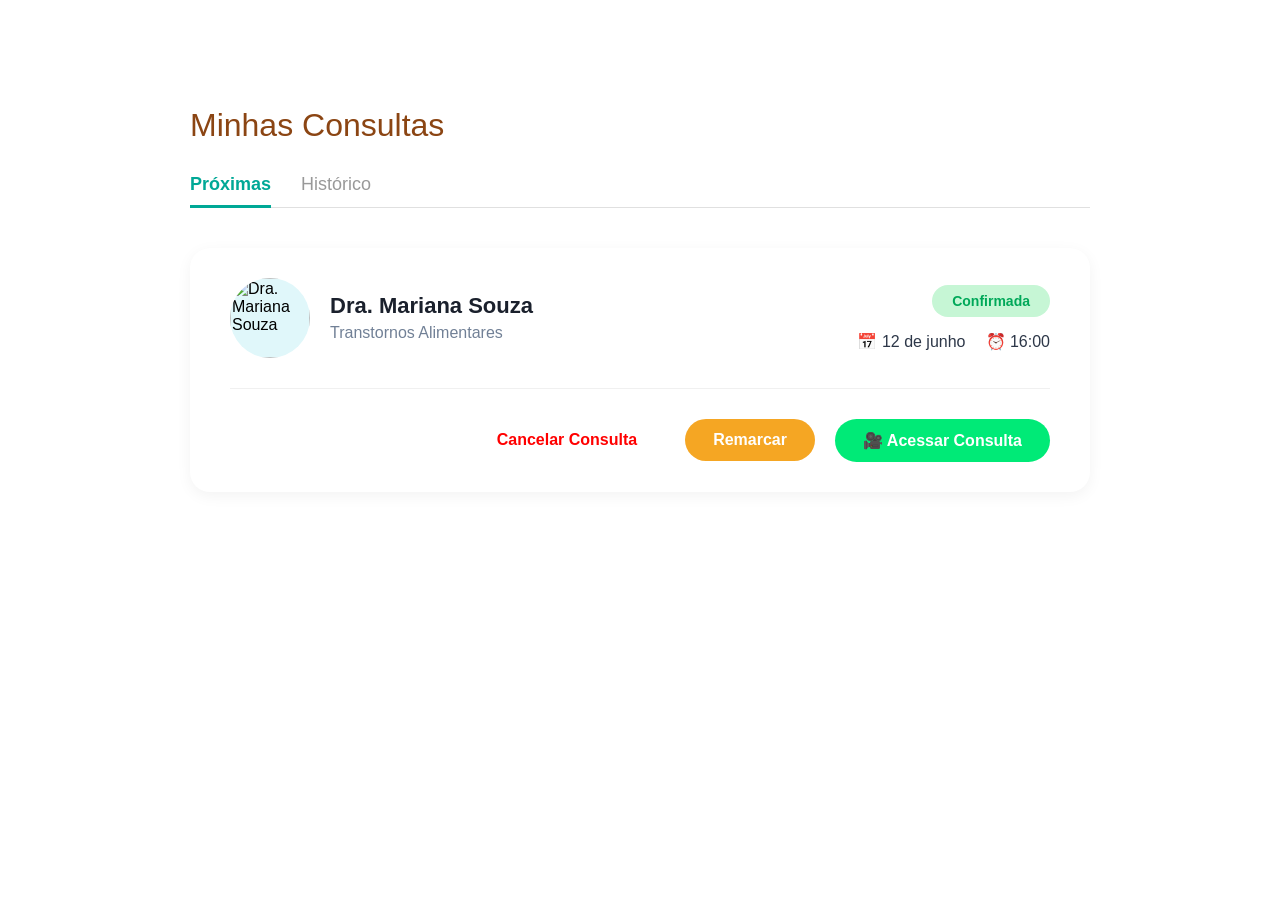
==== minhas_consultas.html @ f6f86755 "Adicionado tela de minhas consultas, botão interativo e ajustes no css" ====
<link rel="stylesheet" href="minhas_consultas.css">

<body></body>

<div class="painel_consultas">
    
    <div class="cabecalho_painel">
        <h2 class="titulo_painel">Minhas Consultas</h2>
        <div class="abas_navegacao">
            <span class="aba_ativa">Próximas</span>
            <span class="aba_inativa">Histórico</span>
        </div>
    </div>

    <div class="cartao_consulta_ativa">
        
        <div class="consulta_detalhes">
            <div class="medico_perfil_grande">
                <img class="medico_foto_grande" src="perfil.png" alt="Dra. Mariana Souza">
                <div class="medico_info_texto">
                    <h3 class="medico_nome_destaque">Dra. Mariana Souza</h3>
                    <span class="medico_especialidade">Transtornos Alimentares</span>
                </div>
            </div>

            <div class="consulta_agendamento">
                <span class="badge_confirmada">Confirmada</span>
                <div class="consulta_data_hora">
                    <span>📅 12 de junho</span>
                    <span>⏰ 16:00</span>
                </div>
            </div>
        </div>

        <hr class="linha_divisoria">

        <div class="consulta_acoes">
            <button class="btn_acao btn_cancelar">Cancelar Consulta</button>
            
            <a href="model-calendar.html" class="btn_acao btn_remarcar">Remarcar</a>
            
            <button class="btn_acao btn_acessar">🎥 Acessar Consulta</button>
        </div>

    </div>

</div>
---- minhas_consultas.css ----
.painel_consultas {
    max-width: 900px;
    margin: 60px auto;
    padding: 20px;
    font-family: Arial, sans-serif;
}

.painel_consultas .titulo_painel {
    color: #8B4513; 
    font-size: 32px;
    margin-bottom: 30px;
    font-weight: normal;
}

.painel_consultas .abas_navegacao {
    display: flex;
    gap: 30px;
    border-bottom: 1px solid #e0e0e0;
    padding-bottom: 10px;
    margin-bottom: 40px;
}

.painel_consultas .aba_ativa {
    color: #00a896; 
    font-weight: bold;
    font-size: 18px;
    border-bottom: 3px solid #00a896;
    padding-bottom: 10px;
    margin-bottom: -11px; 
    cursor: pointer;
}

.painel_consultas .aba_inativa {
    color: #999;
    font-size: 18px;
    cursor: pointer;
}

.painel_consultas .cartao_consulta_ativa {
    background-color: #ffffff;
    border-radius: 20px;
    padding: 30px 40px;
    box-shadow: 0 4px 15px rgba(0, 0, 0, 0.05); 
}

.painel_consultas .consulta_detalhes {
    display: flex;
    justify-content: space-between;
    align-items: center;
}

.painel_consultas .medico_perfil_grande {
    display: flex;
    align-items: center;
    gap: 20px;
}

.painel_consultas .medico_foto_grande {
    width: 80px;
    height: 80px;
    border-radius: 50%;
    object-fit: cover;
    background-color: #e0f7fa;
}

.painel_consultas .medico_nome_destaque {
    font-size: 22px;
    color: #1a202c;
    margin: 0 0 5px 0;
}

.painel_consultas .medico_especialidade {
    color: #718096;
    font-size: 16px;
}

.painel_consultas .consulta_agendamento {
    display: flex;
    flex-direction: column;
    align-items: flex-end;
    gap: 15px;
}

.painel_consultas .badge_confirmada {
    background-color: #c6f6d5; 
    color: #00a859; 
    padding: 8px 20px;
    border-radius: 20px;
    font-weight: bold;
    font-size: 14px;
}

.painel_consultas .consulta_data_hora {
    display: flex;
    gap: 20px;
    color: #2d3748;
    font-size: 16px;
}

.painel_consultas .linha_divisoria {
    border: none;
    border-top: 1px solid #f0f0f0;
    margin: 30px 0;
}

.painel_consultas .consulta_acoes {
    display: flex;
    justify-content: flex-end; 
    align-items: center;
    gap: 20px;
}

.painel_consultas .btn_acao {
    padding: 12px 28px;
    border-radius: 30px;
    font-weight: bold;
    font-size: 16px;
    cursor: pointer;
    text-decoration: none; 
    border: none;
    transition: transform 0.2s ease, filter 0.2s ease;
}

.painel_consultas .btn_acao:hover {
    transform: translateY(-3px);
    filter: brightness(1.05); 
}

.painel_consultas .btn_cancelar {
    background-color: transparent;
    color: #ff0000;
}

.painel_consultas .btn_cancelar:hover {
    background-color: #fff5f5;
}

.painel_consultas .btn_remarcar {
    background-color: #f5a623; 
    color: #ffffff;
}

.painel_consultas .btn_acessar {
    background-color: #00ea77; 
    color: #ffffff;
}
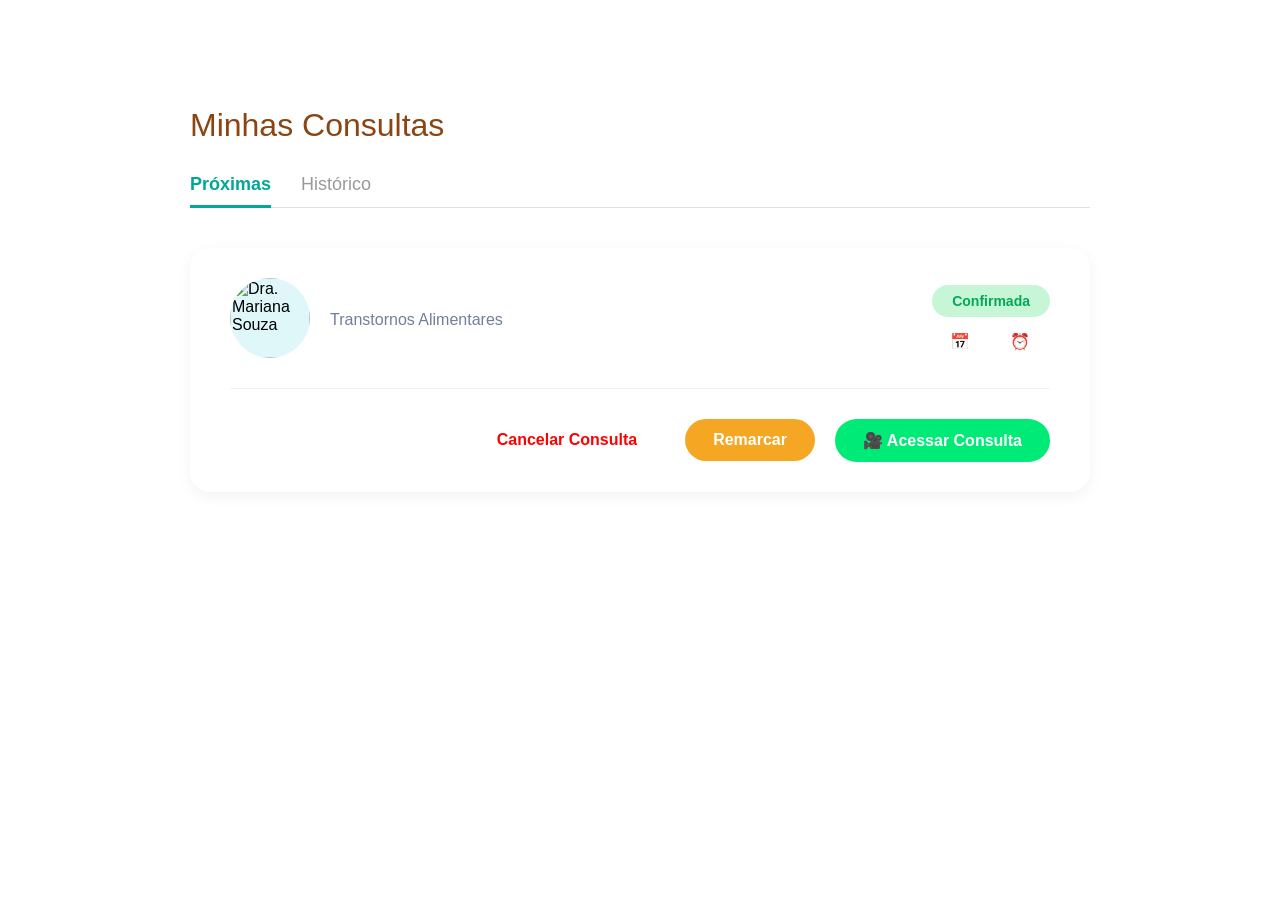
==== commit 0e466dcd: "Otimizei as tags <span>  de data e hora para incluir IDs que facilitem o Js na modificação dos nomes" ====
--- a/minhas_consultas.html
+++ b/minhas_consultas.html
@@ -1,4 +1,4 @@
-<link rel="stylesheet" href="minhas_consultas.css">
+<link rel="stylesheet" href="css/minhas_consultas.css">
 
 <body></body>
 
@@ -18,7 +18,7 @@
             <div class="medico_perfil_grande">
                 <img class="medico_foto_grande" src="perfil.png" alt="Dra. Mariana Souza">
                 <div class="medico_info_texto">
-                    <h3 class="medico_nome_destaque">Dra. Mariana Souza</h3>
+                    <h3 class="medico_nome_destaque" id="nome_medico_selecionado">Dra. Mariana Souza</h3>
                     <span class="medico_especialidade">Transtornos Alimentares</span>
                 </div>
             </div>
@@ -26,8 +26,8 @@
             <div class="consulta_agendamento">
                 <span class="badge_confirmada">Confirmada</span>
                 <div class="consulta_data_hora">
-                    <span>📅 12 de junho</span>
-                    <span>⏰ 16:00</span>
+                    <span>📅</span><span id="data_consulta_selecionada"> 12 de junho</span>
+                    <span>⏰</span><span id="horario_consulta_selecionado"></span></span>
                 </div>
             </div>
         </div>
@@ -37,11 +37,13 @@
         <div class="consulta_acoes">
             <button class="btn_acao btn_cancelar">Cancelar Consulta</button>
             
-            <a href="model-calendar.html" class="btn_acao btn_remarcar">Remarcar</a>
+            <a href="modal_agendar.html" class="btn_acao btn_remarcar">Remarcar</a>
             
             <button class="btn_acao btn_acessar">🎥 Acessar Consulta</button>
         </div>
 
     </div>
 
-</div>+</div>
+
+<script src="Js/minhas_consultas.js"></script>
--- a/css/minhas_consultas.css
+++ b/css/minhas_consultas.css
@@ -0,0 +1,146 @@
+.painel_consultas {
+    max-width: 900px;
+    margin: 60px auto;
+    padding: 20px;
+    font-family: Arial, sans-serif;
+}
+
+.painel_consultas .titulo_painel {
+    color: #8B4513; 
+    font-size: 32px;
+    margin-bottom: 30px;
+    font-weight: normal;
+}
+
+.painel_consultas .abas_navegacao {
+    display: flex;
+    gap: 30px;
+    border-bottom: 1px solid #e0e0e0;
+    padding-bottom: 10px;
+    margin-bottom: 40px;
+}
+
+.painel_consultas .aba_ativa {
+    color: #00a896; 
+    font-weight: bold;
+    font-size: 18px;
+    border-bottom: 3px solid #00a896;
+    padding-bottom: 10px;
+    margin-bottom: -11px; 
+    cursor: pointer;
+}
+
+.painel_consultas .aba_inativa {
+    color: #999;
+    font-size: 18px;
+    cursor: pointer;
+}
+
+.painel_consultas .cartao_consulta_ativa {
+    background-color: #ffffff;
+    border-radius: 20px;
+    padding: 30px 40px;
+    box-shadow: 0 4px 15px rgba(0, 0, 0, 0.05); 
+}
+
+.painel_consultas .consulta_detalhes {
+    display: flex;
+    justify-content: space-between;
+    align-items: center;
+}
+
+.painel_consultas .medico_perfil_grande {
+    display: flex;
+    align-items: center;
+    gap: 20px;
+}
+
+.painel_consultas .medico_foto_grande {
+    width: 80px;
+    height: 80px;
+    border-radius: 50%;
+    object-fit: cover;
+    background-color: #e0f7fa;
+}
+
+.painel_consultas .medico_nome_destaque {
+    font-size: 22px;
+    color: #1a202c;
+    margin: 0 0 5px 0;
+}
+
+.painel_consultas .medico_especialidade {
+    color: #718096;
+    font-size: 16px;
+}
+
+.painel_consultas .consulta_agendamento {
+    display: flex;
+    flex-direction: column;
+    align-items: flex-end;
+    gap: 15px;
+}
+
+.painel_consultas .badge_confirmada {
+    background-color: #c6f6d5; 
+    color: #00a859; 
+    padding: 8px 20px;
+    border-radius: 20px;
+    font-weight: bold;
+    font-size: 14px;
+}
+
+.painel_consultas .consulta_data_hora {
+    display: flex;
+    gap: 20px;
+    color: #2d3748;
+    font-size: 16px;
+}
+
+.painel_consultas .linha_divisoria {
+    border: none;
+    border-top: 1px solid #f0f0f0;
+    margin: 30px 0;
+}
+
+.painel_consultas .consulta_acoes {
+    display: flex;
+    justify-content: flex-end; 
+    align-items: center;
+    gap: 20px;
+}
+
+.painel_consultas .btn_acao {
+    padding: 12px 28px;
+    border-radius: 30px;
+    font-weight: bold;
+    font-size: 16px;
+    cursor: pointer;
+    text-decoration: none; 
+    border: none;
+    transition: transform 0.2s ease, filter 0.2s ease;
+}
+
+.painel_consultas .btn_acao:hover {
+    transform: translateY(-3px);
+    filter: brightness(1.05); 
+}
+
+.painel_consultas .btn_cancelar {
+    background-color: transparent;
+    color: #ff0000;
+}
+
+.painel_consultas .btn_cancelar:hover {
+    background-color: #fff5f5;
+}
+
+.painel_consultas .btn_remarcar {
+    background-color: #f5a623; 
+    color: #ffffff;
+}
+
+.painel_consultas .btn_acessar {
+    background-color: #00ea77; 
+    color: #ffffff;
+}
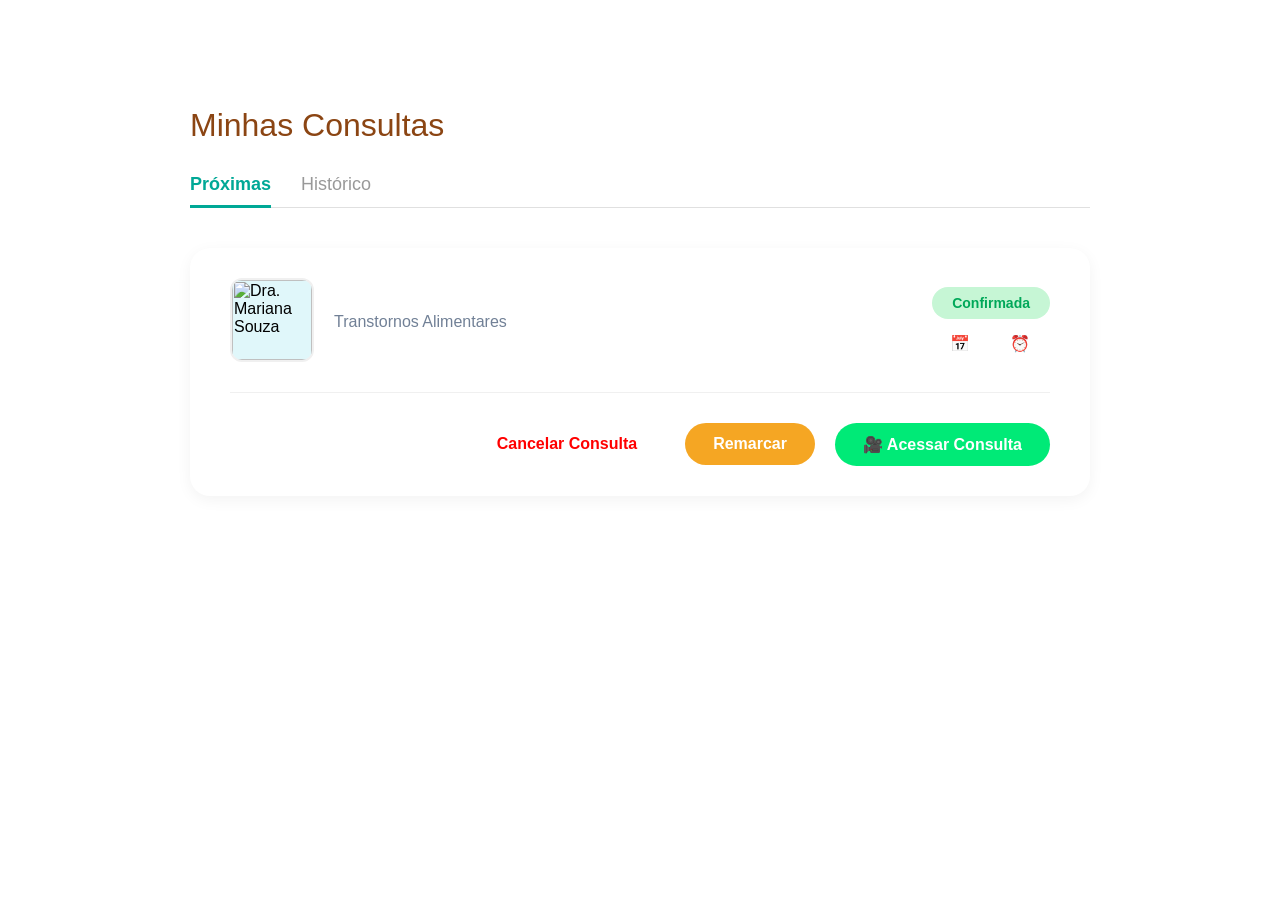
==== commit 1b259639: "Adicionado pequenas mudanças no css, html ( medicos colocando o ID e link de Storage) e foto dos méd" ====
--- a/minhas_consultas.html
+++ b/minhas_consultas.html
@@ -16,7 +16,7 @@
         
         <div class="consulta_detalhes">
             <div class="medico_perfil_grande">
-                <img class="medico_foto_grande" src="perfil.png" alt="Dra. Mariana Souza">
+                <img class="medico_foto_grande" id="foto_medico_consulta" src="medico_1" alt="Dra. Mariana Souza">
                 <div class="medico_info_texto">
                     <h3 class="medico_nome_destaque" id="nome_medico_selecionado">Dra. Mariana Souza</h3>
                     <span class="medico_especialidade">Transtornos Alimentares</span>
--- a/css/minhas_consultas.css
+++ b/css/minhas_consultas.css
@@ -58,9 +58,10 @@
 .painel_consultas .medico_foto_grande {
     width: 80px;
     height: 80px;
-    border-radius: 50%;
+    border-radius: 12px;
     object-fit: cover;
     background-color: #e0f7fa;
+    border: 2px solid #f0f0f0;
 }
 
 .painel_consultas .medico_nome_destaque {
